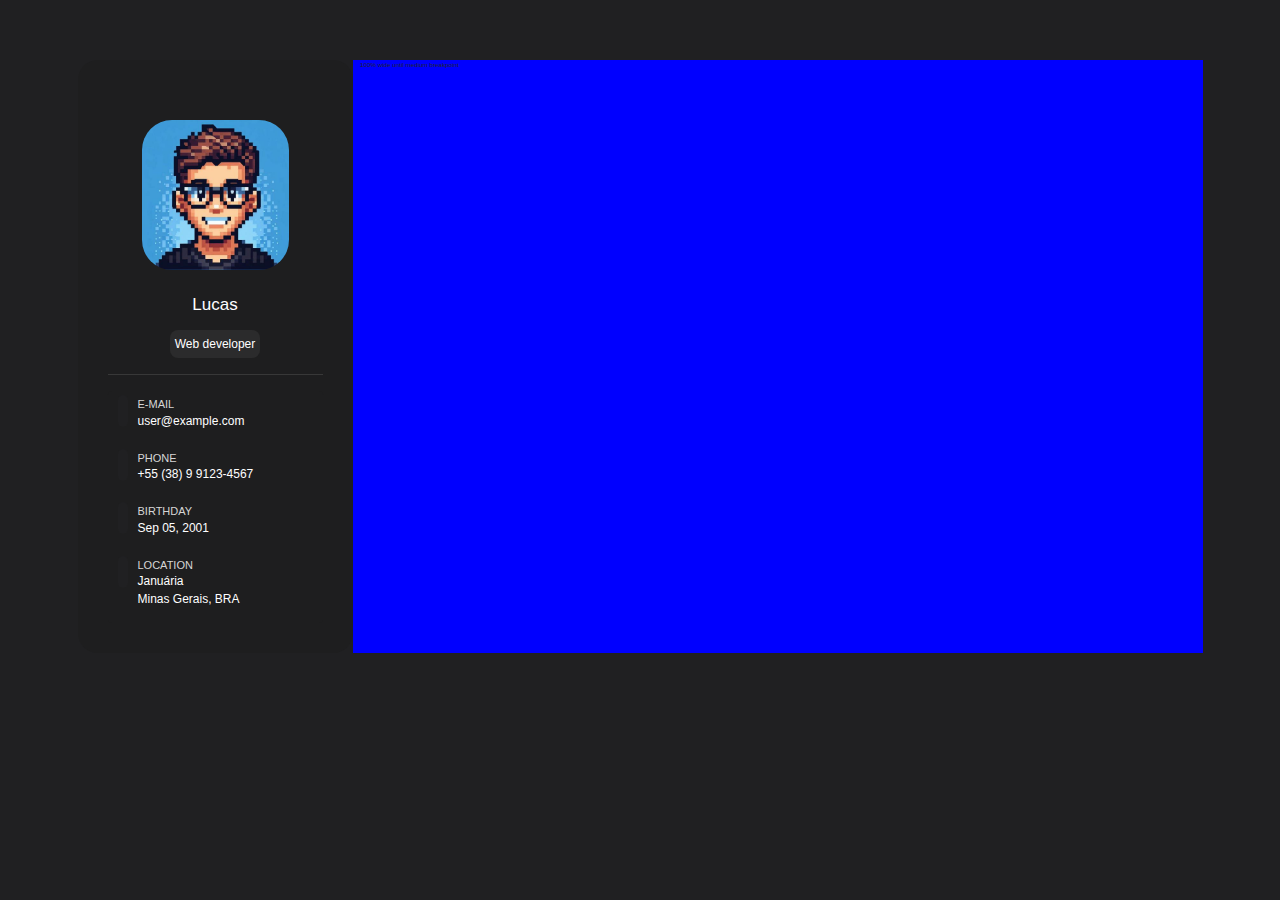
==== index.html @ 092028e0 "personal information finished" ====
<!DOCTYPE html>
<html lang="pt-br">
<head>
    <meta charset="UTF-8">
    <meta name="viewport" content="width=device-width, initial-scale=1.0">
    <!--Bootstrap-->
    <link href="https://cdn.jsdelivr.net/npm/bootstrap@5.3.3/dist/css/bootstrap.min.css" rel="stylesheet" integrity="sha384-QWTKZyjpPEjISv5WaRU9OFeRpok6YctnYmDr5pNlyT2bRjXh0JMhjY6hW+ALEwIH" crossorigin="anonymous">
    <script defer src="https://cdn.jsdelivr.net/npm/bootstrap@5.3.3/dist/js/bootstrap.bundle.min.js" integrity="sha384-YvpcrYf0tY3lHB60NNkmXc5s9fDVZLESaAA55NDzOxhy9GkcIdslK1eN7N6jIeHz" crossorigin="anonymous"></script>
    <!--Fonts-->
    <link rel="preconnect" href="https://fonts.googleapis.com">
    <link rel="preconnect" href="https://fonts.gstatic.com" crossorigin>
    <link href="https://fonts.googleapis.com/css2?family=Poppins:wght@300;400;500;600&display=swap" rel="stylesheet">
    <link rel="stylesheet" href="https://cdnjs.cloudflare.com/ajax/libs/font-awesome/6.7.1/css/all.min.css" integrity="sha512-5Hs3dF2AEPkpNAR7UiOHba+lRSJNeM2ECkwxUIxC1Q/FLycGTbNapWXB4tP889k5T5Ju8fs4b1P5z/iB4nMfSQ==" crossorigin="anonymous" referrerpolicy="no-referrer" />
    <!--CSS-->
    <link rel="stylesheet" href="style/style.css">
    <title>Document</title>
</head>
<body>
    <div class="container">
        <div class="container-md">
            <img src="assets/127453899.jpeg" alt="" class="porfile-img">

            <div class="info-content">
                <h1>Lucas</h1>

                <span>Web developer</span>
            </div>

            <div class="sidebar-info">
                <div class="separator"></div>
                <ul class="list-group">
                    <li class="list-group-item">
                        <div class="icon-box">
                            <i class="fa-regular fa-envelope"></i>
                        </div>
                        <div class="contact-info">
                            <p class="email-title">E-mail</p>
                            <p class="email-example">user@example.com</p>
                        </div>
                    </li>
                    <li class="list-group-item">
                        <div class="icon-box">
                            <i class="fa-solid fa-mobile-screen-button"></i>
                        </div>
                        <div class="contact-info">
                            <p class="email-title">Phone</p>
                            <p class="email-example">+55 (38) 9 9123-4567</p>
                        </div>
                    </li>
                    <li class="list-group-item">
                        <div class="icon-box">
                            <i class="fa-regular fa-calendar-days"></i>
                        </div>
                        <div class="contact-info">
                            <p class="email-title">Birthday</p>
                            <p class="email-example">Sep 05, 2001</p>
                        </div>
                    </li>
                    <li class="list-group-item">
                        <div class="icon-box">
                            <i class="fa-solid fa-location-dot"></i>
                        </div>
                        <div class="contact-info">
                            <p class="email-title">Location</p>
                            <p class="email-example">Januária <br> Minas Gerais, BRA</p>
                        </div>
                    </li>
                </ul>
            </div>

        </div>
        <div class="container-lg">100% wide until medium breakpoint</div>
    </div>
</body>
</html>
---- style/style.css ----
*{
    font-family: "Sora", sans-serif;
    margin: 0;
    padding: 0;
    box-sizing: border-box;
    font-size: 62.5%;
}

:root{
    --eerie-black-1: hsl(240, 2%, 13%);
    --eerie-black-2: hsl(240, 2%, 12%);
    --eerie-black-3: hsla(0, 0%, 84%, 0.7);
    --light-gray-70: hsla(0, 0%, 84%, 0.7);
}

html, body{
    margin: 0;
}

body{
    width: 100%;
    height: 100%;
    font-family: 'Poppins', sans-serif;
    background-color: var(--eerie-black-1);
    font-size: 1.6rem;
    margin: 60px auto;
}

.container{
    display: flex;
}

/*container-md*/
.container-md{
    position: sticky;
    background-color: var(--eerie-black-2);
    display: flex;
    flex-direction: column;
    align-items: center;
    max-width: 275px;
    max-height: 760px;
    border-radius: 2rem;
    padding: 6rem 3rem 3rem 3rem;
}

.porfile-img{
    border-radius: 3rem;
    height: 15rem;
    width: 14.7rem;
    margin-bottom: 2.5rem;
}

.info-content{
    display: flex;
    flex-direction: column;
    align-items: center;
    justify-content: center;
}

.info-content h1{
    color: white;
    margin-bottom: 1.5rem;
    font-weight: 500;
    font-size: 1.7rem;
}

.info-content span{
    font-weight: 300;
    background-color: hsl(240, 1%, 17%);
    color: white;
    font-size: 1.2rem;
    padding: .5rem;
    border-radius: .8rem;
}

.sidebar-info{
    width: 100%;
}

.separator{
    width: 100%;
    height: 1px;
    background: hsl(0, 0%, 22%);
    margin: 16px 0;
}

.list-group{
    font-size: 1.6rem;
}

.list-group-item{
    display: flex;
    font-size: 1.6rem;
    background: var(--eerie-black-2);
    color: white;
    border: none;
}

i{
    font-size: 2rem;
    color: hsl(45, 100%, 72%);
    background-color: var(--eerie-black-1);
    padding: .5rem;
    border-radius: .8rem;
    margin-right: 1rem;
}

.contact-info p.email-title{
    color: hsl(0, 0%, 84%);
    font-size: 1.1rem;
    text-transform: uppercase;
    margin-bottom: -0.1rem;
}

.contact-info p.email-example{
    color: white;
    font-size: 1.2rem;
    font-weight: 300;
    margin-top: 0;
}

/*container-lg*/
.container-lg{
    background-color: blue;
}
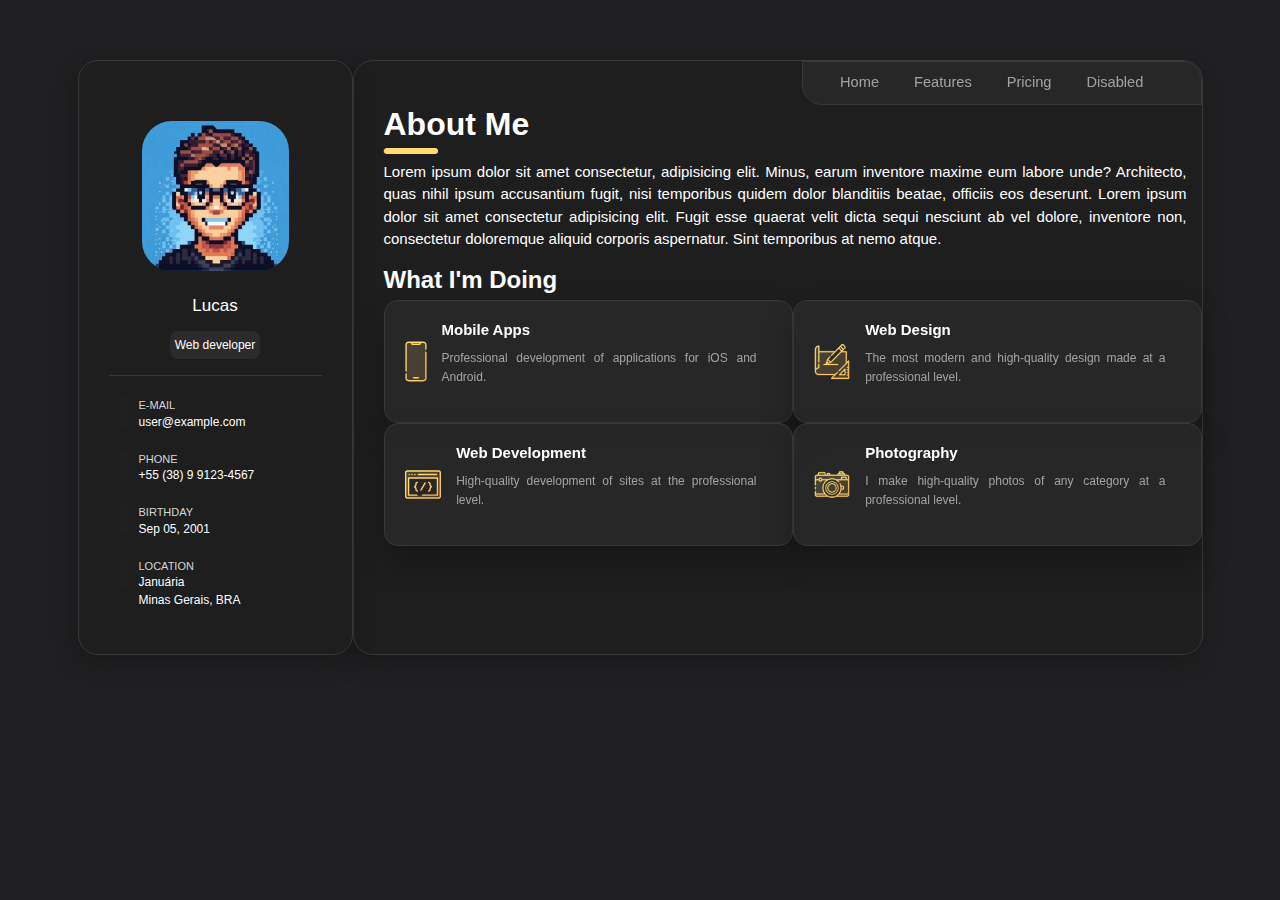
==== commit 202e50be: "services section finished" ====
--- a/index.html
+++ b/index.html
@@ -69,7 +69,74 @@
             </div>
 
         </div>
-        <div class="container-lg">100% wide until medium breakpoint</div>
+        <div class="container-lg">
+            <div class="container-nav-and-title">
+                <span></span>
+                <nav class="navbar navbar-expand-lg">
+                    <div class="container-fluid">
+                      <button class="navbar-toggler" type="button" data-bs-toggle="collapse" data-bs-target="#navbarNavAltMarkup" aria-controls="navbarNavAltMarkup" aria-expanded="false" aria-label="Toggle navigation">
+                        <span class="navbar-toggler-icon"></span>
+                      </button>
+                      <div class="collapse navbar-collapse" id="navbarNavAltMarkup">
+                        <div class="navbar-nav">
+                          <a class="nav-link" aria-current="page" href="#">Home</a>
+                          <a class="nav-link" href="#">Features</a>
+                          <a class="nav-link" href="#">Pricing</a>
+                          <a class="nav-link" aria-disabled="true">Disabled</a>
+                        </div>
+                      </div>
+                    </div>
+                </nav>
+            </div>
+            
+            <article class="container-info">
+                <header>
+                    <h2>About Me</h2>
+                    <span>testetestetestetesteteste</span>
+                </header>
+                <p>
+                    Lorem ipsum dolor sit amet consectetur, adipisicing elit. Minus, earum inventore maxime eum labore unde? Architecto, quas nihil ipsum accusantium fugit, nisi temporibus quidem dolor blanditiis beatae, officiis eos deserunt.
+
+                    Lorem ipsum dolor sit amet consectetur adipisicing elit. Fugit esse quaerat velit dicta sequi nesciunt ab vel dolore, inventore non, consectetur doloremque aliquid corporis aspernatur. Sint temporibus at nemo atque.
+                </p>
+
+                <h3>What I'm Doing</h3>
+                <div class="container text-center" style="font-size: 100px;">
+                    <div class="row row-cols-2">
+                      <div class="col">
+                        <img style="width: 6%;" src="assets/icon-app.svg" alt="">
+                        <div class="info-services">
+                            <h4>Mobile Apps</h4>
+                            <p>Professional development of applications for iOS and Android.</p>
+                        </div>  
+                      </div>
+                      <div class="col">
+                        <img style="width: 10%;" src="assets/icon-design.svg" alt="">
+                        <div class="info-services">
+                            <h4>Web design</h4>
+                            <p>The most modern and high-quality design made at a professional level. </p>
+                      </div>
+                      </div>
+
+                      <div class="col"> 
+                        <img src="assets/icon-dev.svg" alt="">
+                        <div class="info-services">
+                            <h4>Web development</h4>
+                            <p>High-quality development of sites at the professional level. </p>
+                        </div>
+                      </div>
+
+                      <div class="col">
+                        <img src="assets/icon-photo.svg" alt="">
+                        <div class="info-services">
+                            <h4>Photography</h4>
+                            <p>I make high-quality photos of any category at a professional level. </p>
+                      </div>
+                    </div>
+                </div>
+
+            </article>
+        </div>
     </div>
 </body>
 </html>--- a/style/style.css
+++ b/style/style.css
@@ -11,6 +11,13 @@
     --eerie-black-2: hsl(240, 2%, 12%);
     --eerie-black-3: hsla(0, 0%, 84%, 0.7);
     --light-gray-70: hsla(0, 0%, 84%, 0.7);
+    --jet: hsl(0, 0%, 22%);
+    --shadow-1: -4px 8px 24px hsla(0, 0%, 0%, 0.25);
+    --border-gradient-onyx: linear-gradient(
+    to bottom right, 
+    hsl(0, 0%, 25%) 0%, 
+    hsla(0, 0%, 25%, 0) 50%);
+    --shadow-2: 0 16px 30px hsla(0, 0%, 0%, 0.25);
 }
 
 html, body{
@@ -24,6 +31,7 @@
     background-color: var(--eerie-black-1);
     font-size: 1.6rem;
     margin: 60px auto;
+    color: white;
 }
 
 .container{
@@ -34,6 +42,7 @@
 .container-md{
     position: sticky;
     background-color: var(--eerie-black-2);
+    border: 1px solid var(--jet);
     display: flex;
     flex-direction: column;
     align-items: center;
@@ -41,6 +50,7 @@
     max-height: 760px;
     border-radius: 2rem;
     padding: 6rem 3rem 3rem 3rem;
+    box-shadow: var(--shadow-1);
 }
 
 .porfile-img{
@@ -121,5 +131,99 @@
 
 /*container-lg*/
 .container-lg{
-    background-color: blue;
+    background-color: var(--eerie-black-2);
+    border: 1px solid var(--jet);
+    max-width: 900px;
+    max-height: 1283px;
+    border-radius: 2rem;
+    padding: 0 0 3rem 3rem;
+    box-shadow: var(--shadow-1);
+    /*position: relative;*/
+}
+
+.container-nav-and-title{
+    display: flex;
+    justify-content: space-between;
+    width: 100%;
+}
+
+nav{
+    border-radius: 0 2rem 0 2rem;
+    font-size: 6rem;
+    width: 400px;
+}
+
+.navbar{
+    background: hsla(240, 1%, 17%, 0.75);
+    backdrop-filter: blur(10px);
+    border: 1px solid var(--jet);
+}
+
+.navbar-nav a{
+    margin-left: 2.5rem;
+    color: var(--light-gray-70);
+}
+
+.navbar-nav a:hover{
+    color: hsl(45, 100%, 72%);
+}
+
+.container-info h2{
+    font-size: 3.2rem;
+    color: white;
+    font-weight: 700;
+}
+
+.container-info span{
+    font-size: .5rem;
+    color: hsl(45, 100%, 72%);
+    background: hsl(45, 100%, 72%);
+    border-radius: 3px;
+}
+
+.container-info p{
+    margin-top: .5rem;
+    font-size: 1.5rem;
+    margin-bottom: 1.5rem;
+    text-align: justify;
+    margin-right: 1.5rem;
+}
+
+.container h3{
+    font-size: 2.4rem;
+    color: white;
+    font-weight: 700;
+}
+
+.col{
+    display: flex;
+    padding: 20px;
+    border-radius: 14px;
+    background: hsla(240, 1%, 17%, 0.75);
+    backdrop-filter: blur(10px);
+    border: 1px solid var(--jet);
+    box-shadow: var(--shadow-2);
+}
+
+.col img{
+    width: 10%;
+    margin-right: 1.5rem;
+}
+
+.info-services{
+    display: flex;
+    flex-direction: column;
+}
+
+.info-services h4{
+    text-align: start;
+    font-weight: 700;
+    text-transform: capitalize;
+    font-size: 1.5rem;
+}
+
+.info-services p{
+    color: var(--light-gray-70);
+    font-size: 1.2rem;
+    line-height: 1.6;
 }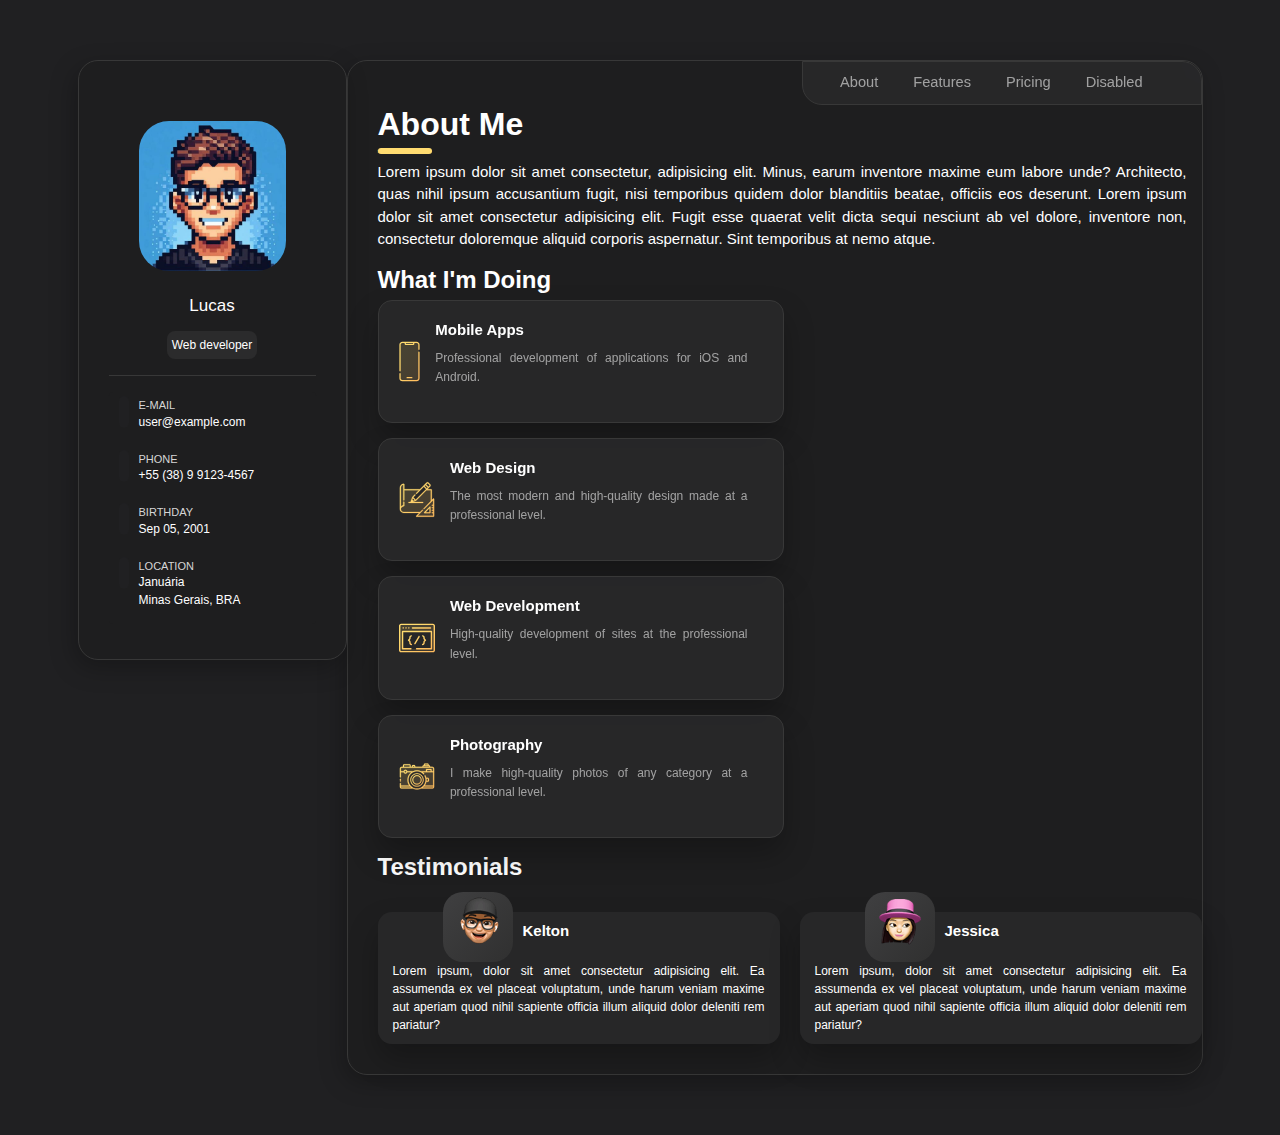
==== commit 93573cc1: "testimonials finished" ====
--- a/index.html
+++ b/index.html
@@ -79,7 +79,7 @@
                       </button>
                       <div class="collapse navbar-collapse" id="navbarNavAltMarkup">
                         <div class="navbar-nav">
-                          <a class="nav-link" aria-current="page" href="#">Home</a>
+                          <a class="nav-link" aria-current="page" href="#">About</a>
                           <a class="nav-link" href="#">Features</a>
                           <a class="nav-link" href="#">Pricing</a>
                           <a class="nav-link" aria-disabled="true">Disabled</a>
@@ -134,8 +134,32 @@
                       </div>
                     </div>
                 </div>
+            </article>
 
-            </article>
+            <section class="testimonials">
+                <h3 >Testimonials</h3>
+                <div class="flexbox">
+                    <div class="container-testimonials">
+                        <div class="container-avatar-background">
+                            <img src="assets/avatar-1.png" alt="">
+                            <h4>Kelton</h4>
+                        </div>
+                        <p class="container-testimonial-text">
+                            Lorem ipsum, dolor sit amet consectetur adipisicing elit. Ea assumenda ex vel placeat voluptatum, unde harum veniam maxime aut aperiam quod nihil sapiente officia illum aliquid dolor deleniti rem pariatur?
+                        </p>
+                    </div>
+
+                    <div class="container-testimonials">
+                        <div class="container-avatar-background">
+                            <img src="assets/avatar-3.png" alt="">
+                            <h4>Jessica</h4>
+                        </div>
+                        <p class="container-testimonial-text">
+                            Lorem ipsum, dolor sit amet consectetur adipisicing elit. Ea assumenda ex vel placeat voluptatum, unde harum veniam maxime aut aperiam quod nihil sapiente officia illum aliquid dolor deleniti rem pariatur?
+                        </p>
+                    </div>
+                </div>
+            </section>
         </div>
     </div>
 </body>
--- a/style/style.css
+++ b/style/style.css
@@ -18,6 +18,8 @@
     hsl(0, 0%, 25%) 0%, 
     hsla(0, 0%, 25%, 0) 50%);
     --shadow-2: 0 16px 30px hsla(0, 0%, 0%, 0.25);
+    --bg-gradient-onyx: linear-gradient( to bottom right, hsl(240, 1%, 25%) 3%, hsl(0, 0%, 19%) 97% );
+    --border-gradient-onyx: linear-gradient( to bottom right, hsl(0, 0%, 25%) 0%, hsla(0, 0%, 25%, 0) 50% );
 }
 
 html, body{
@@ -47,7 +49,7 @@
     flex-direction: column;
     align-items: center;
     max-width: 275px;
-    max-height: 760px;
+    height: 600px;
     border-radius: 2rem;
     padding: 6rem 3rem 3rem 3rem;
     box-shadow: var(--shadow-1);
@@ -203,6 +205,9 @@
     backdrop-filter: blur(10px);
     border: 1px solid var(--jet);
     box-shadow: var(--shadow-2);
+    margin-bottom: 1.5rem;
+    margin-right: 1.5rem;
+    max-width: 40.6rem;
 }
 
 .col img{
@@ -226,4 +231,52 @@
     color: var(--light-gray-70);
     font-size: 1.2rem;
     line-height: 1.6;
+}
+
+.flexbox{
+    display: flex;
+    gap: 2rem;
+}
+
+.testimonials h3{
+    margin-bottom: 3rem;
+}
+
+.container-testimonials{
+    background: hsla(240, 1%, 17%, 0.75);
+    border-radius: 1.4rem;
+    box-shadow: var(--shadow-2);
+    width: 40.2rem;
+    height: 13.2rem;
+    padding-left: 1.5rem;
+    padding-right: 1.5rem;
+}
+
+.container-avatar-background{
+    display: flex;
+    border-radius: 2rem;
+    background: var(--bg-gradient-onyx);
+    width: 7rem;
+    height: 7rem;
+    margin-left: 5rem;
+    margin-top: -2rem;
+    padding-bottom: 1rem;
+}
+
+.container-avatar-background img{
+    width: 7rem;
+    align-self: center;
+}
+
+.container-avatar-background h4{
+    margin-top: 3rem;
+    margin-left: 1rem;
+    font-weight: 700;
+    width: 100px;
+}
+
+.container-testimonial-text{
+    color: white;
+    font-size: 1.2rem;
+    text-align: justify;
 }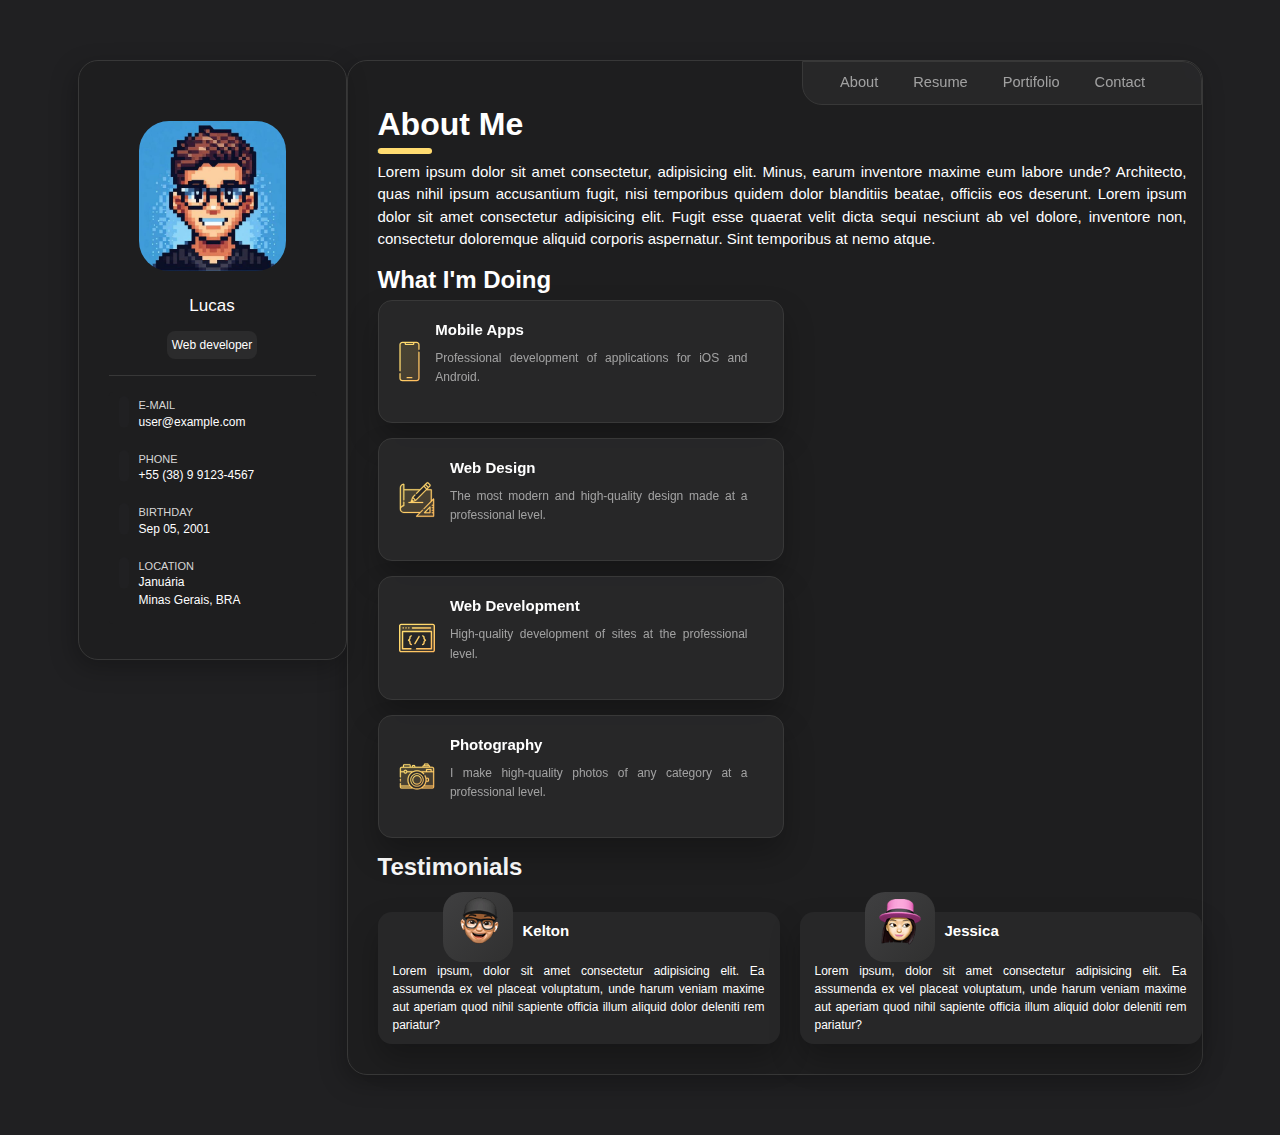
==== commit 839cc639: "fixing navbar" ====
--- a/index.html
+++ b/index.html
@@ -79,10 +79,10 @@
                       </button>
                       <div class="collapse navbar-collapse" id="navbarNavAltMarkup">
                         <div class="navbar-nav">
-                          <a class="nav-link" aria-current="page" href="#">About</a>
-                          <a class="nav-link" href="#">Features</a>
-                          <a class="nav-link" href="#">Pricing</a>
-                          <a class="nav-link" aria-disabled="true">Disabled</a>
+                          <a class="nav-link" aria-current="page" href="index.html">About</a>
+                          <a class="nav-link" href="resume.html">Resume</a>
+                          <a class="nav-link" href="portifolio.html">Portifolio</a>
+                          <a class="nav-link" href="contact.html">Contact</a>
                         </div>
                       </div>
                     </div>
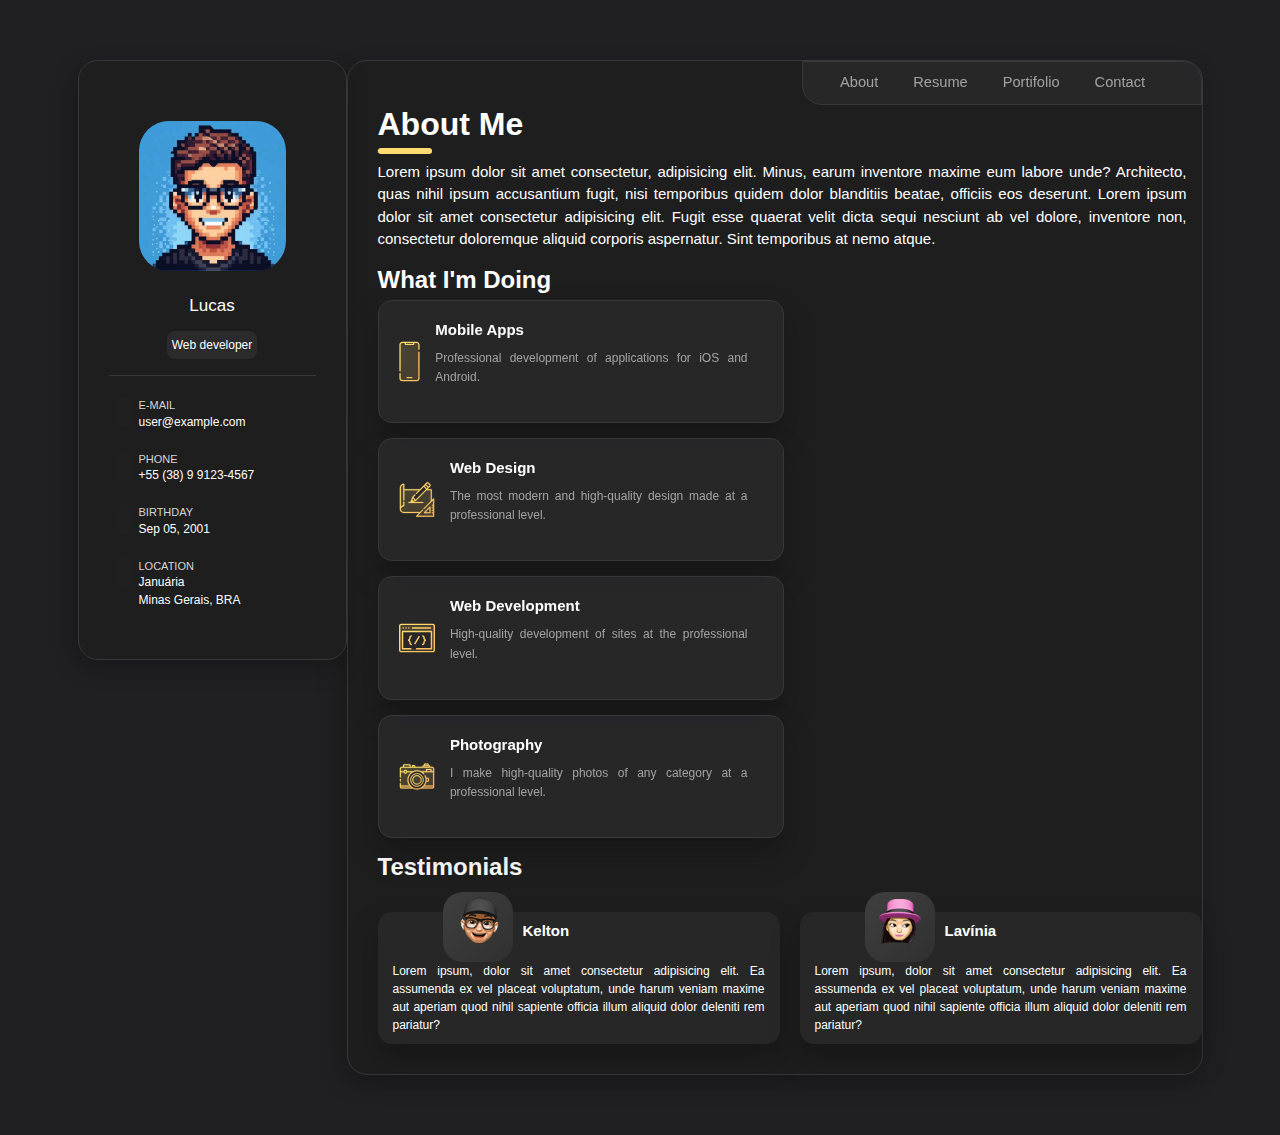
==== commit badcb11a: "finished" ====
--- a/index.html
+++ b/index.html
@@ -152,7 +152,7 @@
                     <div class="container-testimonials">
                         <div class="container-avatar-background">
                             <img src="assets/avatar-3.png" alt="">
-                            <h4>Jessica</h4>
+                            <h4>Lavínia</h4>
                         </div>
                         <p class="container-testimonial-text">
                             Lorem ipsum, dolor sit amet consectetur adipisicing elit. Ea assumenda ex vel placeat voluptatum, unde harum veniam maxime aut aperiam quod nihil sapiente officia illum aliquid dolor deleniti rem pariatur?
--- a/style/style.css
+++ b/style/style.css
@@ -170,13 +170,15 @@
     color: hsl(45, 100%, 72%);
 }
 
-.container-info h2{
+.container-info h2,
+.article-title h2{
     font-size: 3.2rem;
     color: white;
     font-weight: 700;
 }
 
-.container-info span{
+.container-info span,
+.article-title span{
     font-size: .5rem;
     color: hsl(45, 100%, 72%);
     background: hsl(45, 100%, 72%);
@@ -279,4 +281,31 @@
     color: white;
     font-size: 1.2rem;
     text-align: justify;
+}
+
+.book-icon-and-text{
+    margin-top: 3rem;
+    display: flex;
+    align-items: center;
+    gap: 2rem;
+}
+
+.bakcground-book{
+    display: flex;
+    align-items: center;
+    background: hsla(240, 1%, 17%, 0.75);
+    backdrop-filter: blur(10px);
+    width: 48px;
+    height: 48px;
+    border-radius: 12px;
+}
+
+.bakcground-book i{
+    font-size: 18px;
+    text-align: center;
+    margin: auto;
+}
+
+.book-icon-and-text h3{
+    font-weight: 600;
 }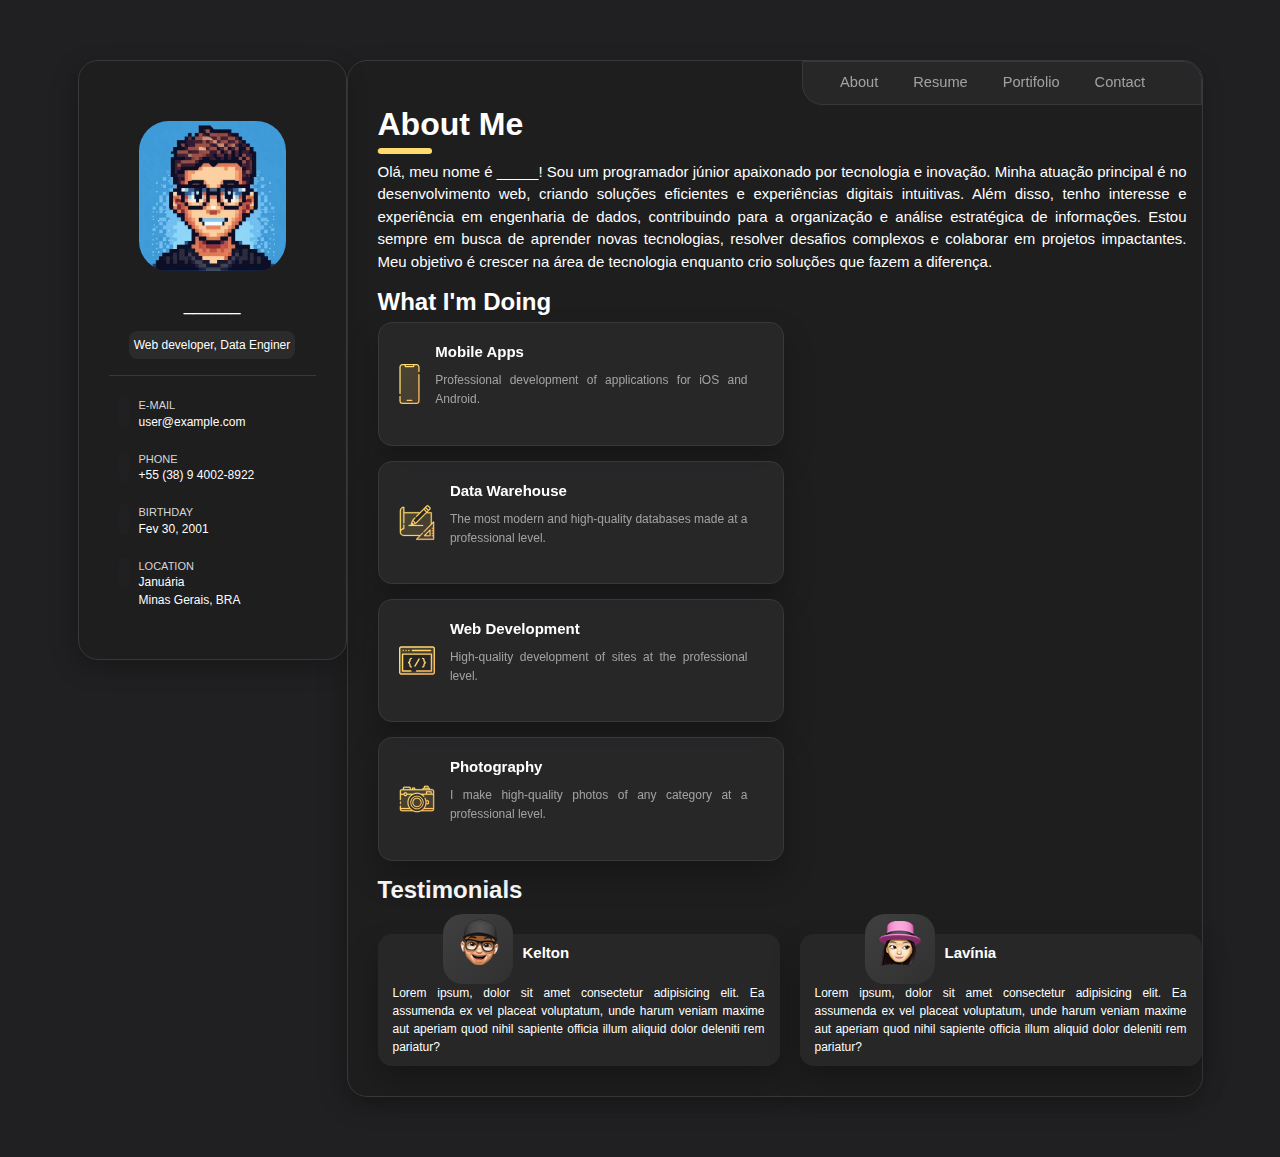
==== commit e170c093: "fix: change for general" ====
--- a/index.html
+++ b/index.html
@@ -21,9 +21,9 @@
             <img src="assets/127453899.jpeg" alt="" class="porfile-img">
 
             <div class="info-content">
-                <h1>Lucas</h1>
+                <h1>______</h1>
 
-                <span>Web developer</span>
+                <span>Web developer, Data Enginer</span>
             </div>
 
             <div class="sidebar-info">
@@ -44,7 +44,7 @@
                         </div>
                         <div class="contact-info">
                             <p class="email-title">Phone</p>
-                            <p class="email-example">+55 (38) 9 9123-4567</p>
+                            <p class="email-example">+55 (38) 9 4002-8922</p>
                         </div>
                     </li>
                     <li class="list-group-item">
@@ -53,7 +53,7 @@
                         </div>
                         <div class="contact-info">
                             <p class="email-title">Birthday</p>
-                            <p class="email-example">Sep 05, 2001</p>
+                            <p class="email-example">Fev 30, 2001</p>
                         </div>
                     </li>
                     <li class="list-group-item">
@@ -95,9 +95,9 @@
                     <span>testetestetestetesteteste</span>
                 </header>
                 <p>
-                    Lorem ipsum dolor sit amet consectetur, adipisicing elit. Minus, earum inventore maxime eum labore unde? Architecto, quas nihil ipsum accusantium fugit, nisi temporibus quidem dolor blanditiis beatae, officiis eos deserunt.
-
-                    Lorem ipsum dolor sit amet consectetur adipisicing elit. Fugit esse quaerat velit dicta sequi nesciunt ab vel dolore, inventore non, consectetur doloremque aliquid corporis aspernatur. Sint temporibus at nemo atque.
+                    Olá, meu nome é _____! Sou um programador júnior apaixonado por tecnologia e inovação. Minha atuação principal é no desenvolvimento web, criando soluções eficientes e experiências digitais intuitivas. Além disso, tenho interesse e experiência em engenharia de dados, contribuindo para a organização e análise estratégica de informações.
+                    Estou sempre em busca de aprender novas tecnologias, resolver desafios complexos e colaborar em projetos impactantes. Meu objetivo é crescer na área de tecnologia enquanto crio soluções que fazem a diferença.
+                
                 </p>
 
                 <h3>What I'm Doing</h3>
@@ -113,8 +113,8 @@
                       <div class="col">
                         <img style="width: 10%;" src="assets/icon-design.svg" alt="">
                         <div class="info-services">
-                            <h4>Web design</h4>
-                            <p>The most modern and high-quality design made at a professional level. </p>
+                            <h4>Data Warehouse</h4>
+                            <p>The most modern and high-quality databases made at a professional level. </p>
                       </div>
                       </div>
 
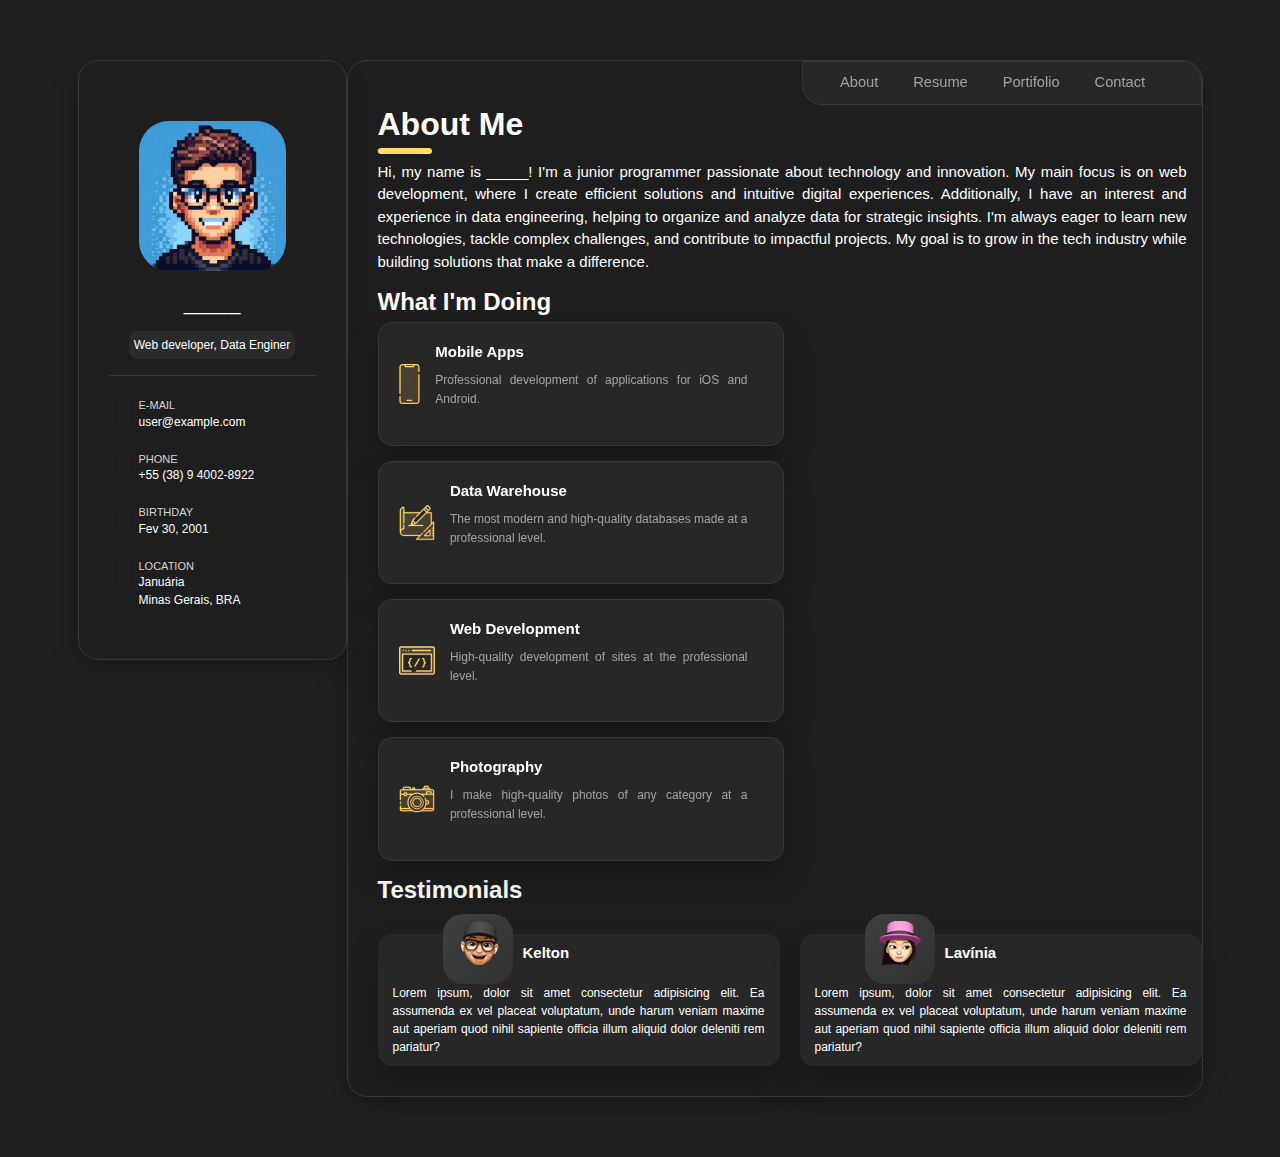
==== commit 8834e131: "fix: text's language" ====
--- a/index.html
+++ b/index.html
@@ -95,9 +95,8 @@
                     <span>testetestetestetesteteste</span>
                 </header>
                 <p>
-                    Olá, meu nome é _____! Sou um programador júnior apaixonado por tecnologia e inovação. Minha atuação principal é no desenvolvimento web, criando soluções eficientes e experiências digitais intuitivas. Além disso, tenho interesse e experiência em engenharia de dados, contribuindo para a organização e análise estratégica de informações.
-                    Estou sempre em busca de aprender novas tecnologias, resolver desafios complexos e colaborar em projetos impactantes. Meu objetivo é crescer na área de tecnologia enquanto crio soluções que fazem a diferença.
-                
+                    Hi, my name is _____! I'm a junior programmer passionate about technology and innovation. My main focus is on web development, where I create efficient solutions and intuitive digital experiences. Additionally, I have an interest and experience in data engineering, helping to organize and analyze data for strategic insights.
+                    I'm always eager to learn new technologies, tackle complex challenges, and contribute to impactful projects. My goal is to grow in the tech industry while building solutions that make a difference.                
                 </p>
 
                 <h3>What I'm Doing</h3>
--- a/style/style.css
+++ b/style/style.css
@@ -16,7 +16,7 @@
     --border-gradient-onyx: linear-gradient(
     to bottom right, 
     hsl(0, 0%, 25%) 0%, 
-    hsla(0, 0%, 25%, 0) 50%);
+    hsla(0, 73%, 28%, 0) 50%);
     --shadow-2: 0 16px 30px hsla(0, 0%, 0%, 0.25);
     --bg-gradient-onyx: linear-gradient( to bottom right, hsl(240, 1%, 25%) 3%, hsl(0, 0%, 19%) 97% );
     --border-gradient-onyx: linear-gradient( to bottom right, hsl(0, 0%, 25%) 0%, hsla(0, 0%, 25%, 0) 50% );
